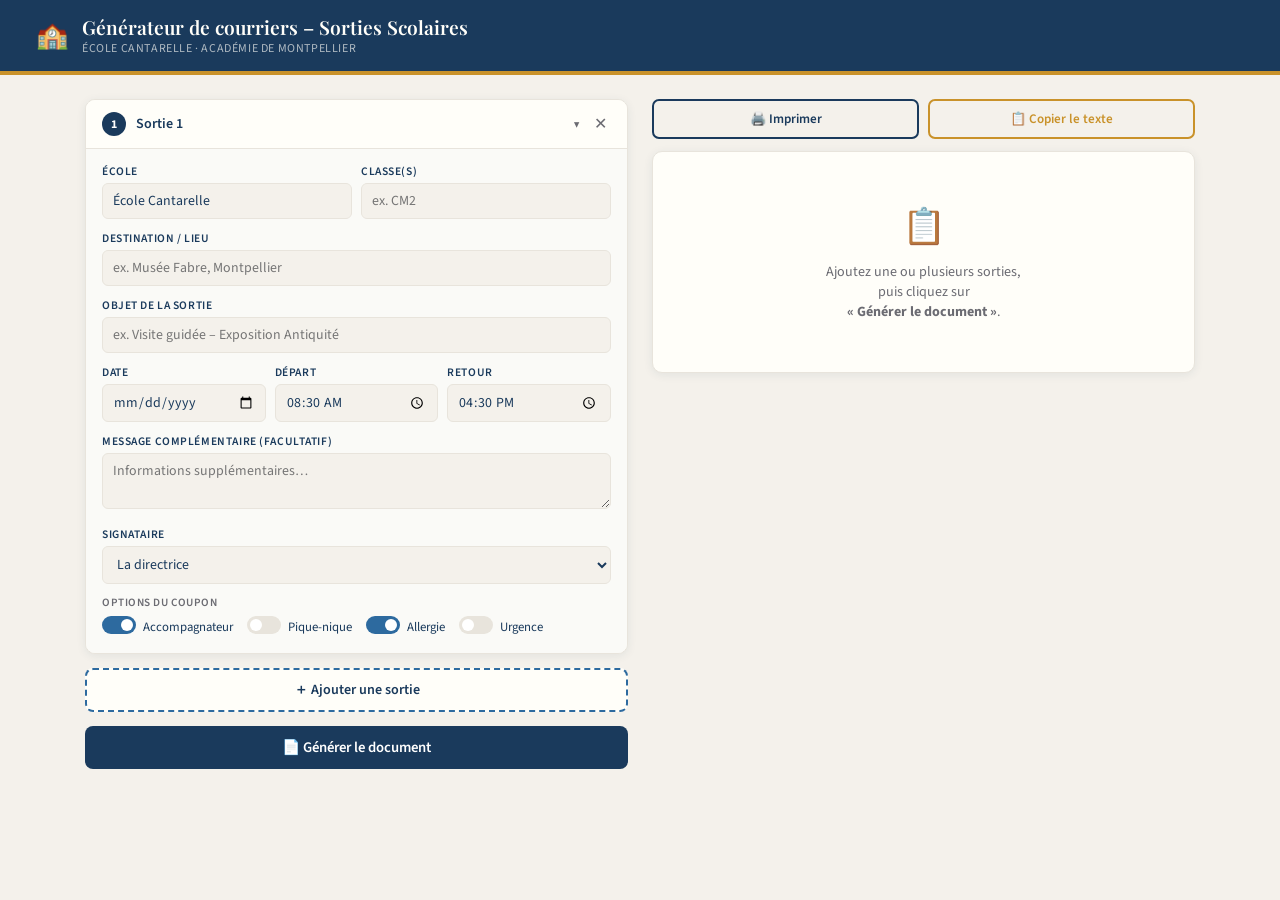
==== sortie_scolaire_generateur.html @ 3f449b87 "Add files via upload" ====
<!DOCTYPE html>
<html lang="fr">
<head>
<meta charset="UTF-8">
<meta name="viewport" content="width=device-width, initial-scale=1.0">
<title>Générateur – Sorties Scolaires</title>
<link href="https://fonts.googleapis.com/css2?family=Playfair+Display:wght@600;700&family=Source+Sans+3:wght@300;400;500;600&display=swap" rel="stylesheet">
<style>
  :root {
    --bleu: #1a3a5c; --bleu-clair: #2d6a9f;
    --or: #c9922a; --or-clair: #f5d98f;
    --fond: #f4f1eb; --blanc: #fffef9;
    --gris: #6b6b72; --gris-clair: #e8e4dc;
    --rouge: #b03030;
  }
  * { box-sizing: border-box; margin: 0; padding: 0; }
  body { font-family: 'Source Sans 3', sans-serif; background: var(--fond); color: var(--bleu); min-height: 100vh; }

  header {
    background: var(--bleu); color: var(--blanc);
    padding: 14px 36px; display: flex; align-items: center; gap: 14px;
    border-bottom: 4px solid var(--or);
  }
  header h1 { font-family: 'Playfair Display', serif; font-size: 1.2rem; font-weight: 600; }
  header p { font-size: 0.75rem; opacity: 0.65; text-transform: uppercase; letter-spacing: 0.05em; }

  .container {
    max-width: 1150px; margin: 0 auto; padding: 24px 20px;
    display: grid; grid-template-columns: 1fr 1fr; gap: 24px; align-items: start;
  }
  @media (max-width: 780px) { .container { grid-template-columns: 1fr; } }

  .left-col { display: flex; flex-direction: column; gap: 14px; }

  .panel {
    background: var(--blanc); border-radius: 10px;
    box-shadow: 0 2px 10px rgba(26,58,92,0.08); border: 1px solid var(--gris-clair);
    overflow: hidden;
  }

  /* ── SORTIE CARD ── */
  .sortie-card { border-bottom: 1px solid var(--gris-clair); }
  .sortie-card:last-child { border-bottom: none; }

  .sortie-header {
    display: flex; align-items: center; gap: 10px;
    padding: 12px 16px; cursor: pointer;
    background: var(--blanc); user-select: none; transition: background 0.15s;
  }
  .sortie-header:hover { background: #f0ece4; }

  .sortie-num {
    width: 24px; height: 24px; border-radius: 50%;
    background: var(--bleu); color: white;
    font-size: 0.75rem; font-weight: 700;
    display: flex; align-items: center; justify-content: center; flex-shrink: 0;
  }
  .sortie-label { flex: 1; font-size: 0.88rem; font-weight: 600; color: var(--bleu); }
  .sortie-label span { font-weight: 400; color: var(--gris); font-size: 0.8rem; }
  .sortie-chevron { font-size: 0.7rem; color: var(--gris); transition: transform 0.2s; }
  .sortie-card.open .sortie-chevron { transform: rotate(180deg); }

  .btn-del-sortie {
    background: none; border: none; cursor: pointer;
    color: var(--gris); font-size: 1rem; padding: 2px 4px;
    border-radius: 4px; transition: color 0.15s, background 0.15s; line-height: 1;
  }
  .btn-del-sortie:hover { color: var(--rouge); background: #fde8e8; }

  .sortie-body { display: none; padding: 14px 16px 16px; border-top: 1px solid var(--gris-clair); background: #fafaf7; }
  .sortie-card.open .sortie-body { display: block; }

  /* champs */
  .field { margin-bottom: 11px; }
  label {
    display: block; font-size: 0.72rem; font-weight: 600; color: var(--bleu);
    margin-bottom: 3px; text-transform: uppercase; letter-spacing: 0.05em;
  }
  input[type="text"], input[type="date"], input[type="time"], textarea, select {
    width: 100%; padding: 7px 10px;
    border: 1.5px solid var(--gris-clair); border-radius: 6px;
    font-family: 'Source Sans 3', sans-serif; font-size: 0.87rem;
    color: var(--bleu); background: var(--fond);
    transition: border-color 0.2s, box-shadow 0.2s; outline: none;
  }
  input:focus, textarea:focus { border-color: var(--bleu-clair); box-shadow: 0 0 0 3px rgba(45,106,159,0.12); }
  textarea { resize: vertical; min-height: 50px; }
  .row2 { display: grid; grid-template-columns: 1fr 1fr; gap: 9px; }
  .row3 { display: grid; grid-template-columns: 1fr 1fr 1fr; gap: 9px; }

  .opts { display: flex; flex-wrap: wrap; gap: 6px 14px; margin-top: 6px; }
  .opts-label { font-size: 0.7rem; font-weight: 600; color: var(--gris); text-transform: uppercase; letter-spacing: 0.05em; margin-bottom: 4px; }
  .toggle-row { display: flex; align-items: center; gap: 7px; font-size: 0.8rem; }
  .toggle { position: relative; width: 34px; height: 18px; flex-shrink: 0; }
  .toggle input { opacity: 0; width: 0; height: 0; }
  .slider { position: absolute; inset: 0; background: var(--gris-clair); border-radius: 18px; cursor: pointer; transition: background 0.2s; }
  .slider::before { content: ''; position: absolute; height: 12px; width: 12px; left: 3px; top: 3px; background: white; border-radius: 50%; transition: transform 0.2s; }
  .toggle input:checked + .slider { background: var(--bleu-clair); }
  .toggle input:checked + .slider::before { transform: translateX(16px); }

  .btn-add {
    padding: 10px 16px; background: var(--blanc); color: var(--bleu);
    border: 2px dashed var(--bleu-clair); border-radius: 8px;
    font-family: 'Source Sans 3', sans-serif; font-size: 0.88rem; font-weight: 600;
    cursor: pointer; transition: all 0.2s; width: 100%;
    display: flex; align-items: center; justify-content: center; gap: 7px;
  }
  .btn-add:hover { background: var(--bleu); color: white; border-style: solid; }

  .btn-generate {
    padding: 11px; background: var(--bleu); color: white; border: none;
    border-radius: 8px; font-family: 'Source Sans 3', sans-serif; font-size: 0.92rem;
    font-weight: 600; cursor: pointer; transition: background 0.2s; width: 100%;
    display: flex; align-items: center; justify-content: center; gap: 7px;
  }
  .btn-generate:hover { background: var(--bleu-clair); }

  /* ── APERÇU ── */
  .preview-panel { display: flex; flex-direction: column; gap: 12px; position: sticky; top: 20px; }
  .preview-actions { display: flex; gap: 9px; }
  .btn-action {
    flex: 1; padding: 9px; border: 2px solid var(--bleu); border-radius: 7px;
    background: transparent; color: var(--bleu); font-family: 'Source Sans 3', sans-serif;
    font-size: 0.82rem; font-weight: 600; cursor: pointer; transition: all 0.2s;
    display: flex; align-items: center; justify-content: center; gap: 5px;
  }
  .btn-action:hover { background: var(--bleu); color: white; }
  .btn-action.or { border-color: var(--or); color: var(--or); }
  .btn-action.or:hover { background: var(--or); color: white; }

  #preview-zone {
    background: var(--blanc); border-radius: 10px;
    box-shadow: 0 2px 10px rgba(26,58,92,0.08); border: 1px solid var(--gris-clair);
    overflow: hidden;
  }
  #preview-placeholder { padding: 50px 24px; text-align: center; color: var(--gris); font-size: 0.88rem; }
  #preview-placeholder .big { font-size: 2.2rem; margin-bottom: 10px; }
  #doc-output { display: none; }
  #doc-output.visible { display: block; }

  /* ══ APERÇU ÉCRAN : grille 2 colonnes ══ */
  .doc-grid {
    display: grid;
    grid-template-columns: 1fr 1fr;
    gap: 0;
  }
  /* séparateur vertical entre les 2 colonnes */
  .doc-grid .doc-wrap:nth-child(odd) {
    border-right: 1.5px dashed #ccc;
  }
  /* séparateur horizontal entre les lignes */
  .doc-grid .doc-wrap:nth-child(n+3) {
    border-top: 1.5px dashed #ccc;
  }

  /* ══ DOCUMENT ══ */
  .doc-wrap {
    padding: 14px 16px 10px;
    font-family: Georgia, 'Times New Roman', serif;
    font-size: 0.76rem; line-height: 1.42; color: #111;
  }
  .doc-top {
    display: flex; justify-content: space-between; align-items: flex-start;
    border-bottom: 2px solid #1a3a5c; padding-bottom: 5px; margin-bottom: 7px;
  }
  .doc-school { font-size: 0.82rem; font-weight: 700; color: #1a3a5c; }
  .doc-date-meta { font-size: 0.68rem; color: #555; text-align: right; }
  .doc-titre { text-align: center; font-weight: 700; font-size: 0.82rem; text-decoration: underline; margin-bottom: 6px; color: #1a3a5c; }
  .doc-corps p { margin-bottom: 3px; }
  .doc-infos {
    margin: 5px 0; background: #eef2f7; border-left: 3px solid #2d6a9f;
    padding: 4px 8px; font-size: 0.73rem; display: flex; flex-wrap: wrap; gap: 1px 14px;
  }
  .doc-infos strong { color: #1a3a5c; }
  .doc-sign { margin-top: 5px; font-size: 0.74rem; }

  .coupon {
    margin-top: 7px; border: 1.2px dashed #888; border-radius: 4px;
    padding: 6px 10px; background: #fafafa; font-size: 0.72rem;
  }
  .coupon-titre { font-weight: 700; font-size: 0.69rem; text-transform: uppercase; letter-spacing: 0.05em; color: #1a3a5c; margin-bottom: 5px; }
  .coupon-fields { display: grid; grid-template-columns: 1fr 1fr; gap: 3px 10px; margin-bottom: 4px; }
  .cf-label { font-size: 0.62rem; color: #666; text-transform: uppercase; letter-spacing: 0.04em; }
  .cf-line { border-bottom: 1px solid #999; min-height: 14px; }
  .coupon-sep { border-top: 1px dashed #ccc; margin: 3px 0; }
  .checks { display: flex; flex-direction: column; gap: 2px; margin: 2px 0; }
  .check-item { display: flex; align-items: center; gap: 5px; }
  .cb { width: 9px; height: 9px; border: 1.5px solid #444; border-radius: 2px; flex-shrink: 0; display: inline-block; }
  .coupon-sign { display: flex; gap: 10px; margin-top: 5px; }
  .cs-field { flex: 1; border-bottom: 1px solid #999; font-size: 0.66rem; color: #666; min-height: 16px; }

  /* ══ PRINT ══ */
  @media print {
    body { background: white; }
    header, .left-col, .preview-actions, #preview-placeholder { display: none !important; }
    .container { display: block; padding: 0; max-width: 100%; }
    .preview-panel { display: block; position: static; }
    #preview-zone { box-shadow: none; border: none; border-radius: 0; }
    #doc-output { display: block !important; }

    /* grille 2 col sur la page A4 */
    .doc-grid {
      display: grid;
      grid-template-columns: 1fr 1fr;
      gap: 0;
      width: 100%;
    }

    .doc-wrap {
      /* chaque cellule ne se coupe jamais */
      break-inside: avoid;
      page-break-inside: avoid;
      padding: 6mm 7mm 5mm;
    }

    /* séparateur vertical */
    .doc-grid .doc-wrap:nth-child(odd) {
      border-right: 1px dashed #aaa;
    }
    /* séparateur horizontal entre rangées */
    .doc-grid .doc-wrap:nth-child(n+3) {
      border-top: 1px dashed #aaa;
    }

    @page { size: A4 landscape; margin: 8mm 12mm; }
  }
</style>
</head>
<body>

<header>
  <div style="font-size:26px">🏫</div>
  <div>
    <h1>Générateur de courriers – Sorties Scolaires</h1>
    <p>École Cantarelle · Académie de Montpellier</p>
  </div>
</header>

<div class="container">

  <div class="left-col">
    <div class="panel" id="sorties-list"></div>
    <button class="btn-add" onclick="ajouterSortie()">＋ Ajouter une sortie</button>
    <button class="btn-generate" onclick="generer()">📄 Générer le document</button>
  </div>

  <div class="preview-panel">
    <div class="preview-actions">
      <button class="btn-action" onclick="window.print()">🖨️ Imprimer</button>
      <button class="btn-action or" onclick="copierTexte()">📋 Copier le texte</button>
    </div>
    <div id="preview-zone">
      <div id="preview-placeholder">
        <div class="big">📋</div>
        Ajoutez une ou plusieurs sorties,<br>puis cliquez sur<br><strong>« Générer le document »</strong>.
      </div>
      <div id="doc-output"></div>
    </div>
  </div>

</div>

<script>
let compteur = 0;

function ajouterSortie() {
  compteur++;
  const id = compteur;
  const list = document.getElementById('sorties-list');

  const card = document.createElement('div');
  card.className = 'sortie-card open';
  card.id = 'card-' + id;
  card.innerHTML = `
    <div class="sortie-header" onclick="toggleCard(${id})">
      <div class="sortie-num">${id}</div>
      <div class="sortie-label">Sortie ${id} <span id="label-${id}"></span></div>
      <span class="sortie-chevron">▲</span>
      <button class="btn-del-sortie" title="Supprimer" onclick="supprimerSortie(event,${id})">✕</button>
    </div>
    <div class="sortie-body">
      <div class="row2">
        <div class="field">
          <label>École</label>
          <input type="text" id="school-${id}" value="École Cantarelle" oninput="updateLabel(${id})"/>
        </div>
        <div class="field">
          <label>Classe(s)</label>
          <input type="text" id="classe-${id}" placeholder="ex. CM2" oninput="updateLabel(${id})"/>
        </div>
      </div>
      <div class="field">
        <label>Destination / Lieu</label>
        <input type="text" id="lieu-${id}" placeholder="ex. Musée Fabre, Montpellier" oninput="updateLabel(${id})"/>
      </div>
      <div class="field">
        <label>Objet de la sortie</label>
        <input type="text" id="objet-${id}" placeholder="ex. Visite guidée – Exposition Antiquité" oninput="updateLabel(${id})"/>
      </div>
      <div class="row3">
        <div class="field">
          <label>Date</label>
          <input type="date" id="date-${id}" oninput="updateLabel(${id})"/>
        </div>
        <div class="field">
          <label>Départ</label>
          <input type="time" id="dep-${id}" value="08:30"/>
        </div>
        <div class="field">
          <label>Retour</label>
          <input type="time" id="ret-${id}" value="16:30"/>
        </div>
      </div>
      <div class="field">
        <label>Message complémentaire (facultatif)</label>
        <textarea id="extra-${id}" placeholder="Informations supplémentaires…"></textarea>
      </div>
      <div class="field" style="margin-bottom:11px">
        <label>Signataire</label>
        <select id="signataire-${id}">
          <option value="La directrice">La directrice</option>
          <option value="Le directeur">Le directeur</option>
          <option value="L'enseignante">L'enseignante</option>
          <option value="L'enseignant">L'enseignant</option>
        </select>
      </div>
      <div class="opts-label">Options du coupon</div>
      <div class="opts">
        <div class="toggle-row">
          <label class="toggle"><input type="checkbox" id="accomp-${id}" checked><span class="slider"></span></label>
          <span>Accompagnateur</span>
        </div>
        <div class="toggle-row">
          <label class="toggle"><input type="checkbox" id="pique-nique-${id}"><span class="slider"></span></label>
          <span>Pique-nique</span>
        </div>
        <div class="toggle-row">
          <label class="toggle"><input type="checkbox" id="allergie-${id}" checked><span class="slider"></span></label>
          <span>Allergie</span>
        </div>
        <div class="toggle-row">
          <label class="toggle"><input type="checkbox" id="urgence-${id}"><span class="slider"></span></label>
          <span>Urgence</span>
        </div>
      </div>
    </div>
  `;
  list.appendChild(card);
}

function toggleCard(id) {
  document.getElementById('card-' + id).classList.toggle('open');
}

function supprimerSortie(e, id) {
  e.stopPropagation();
  document.getElementById('card-' + id).remove();
  renumeroter();
}

function renumeroter() {
  document.querySelectorAll('.sortie-card').forEach((card, i) => {
    const n = i + 1;
    card.querySelector('.sortie-num').textContent = n;
    const lbl = card.querySelector('.sortie-label');
    const span = lbl.querySelector('span');
    lbl.innerHTML = `Sortie ${n} <span>${span ? span.textContent : ''}</span>`;
  });
}

function updateLabel(id) {
  const lieu = document.getElementById('lieu-' + id)?.value || '';
  const date = document.getElementById('date-' + id)?.value || '';
  const span = document.getElementById('label-' + id);
  if (!span) return;
  let txt = lieu;
  if (date) {
    const d = new Date(date + 'T12:00:00').toLocaleDateString('fr-FR', { day:'numeric', month:'short' });
    txt += (txt ? ' · ' : '') + d;
  }
  span.textContent = txt ? '— ' + txt : '';
}

function fmt(d) {
  if (!d) return '___________';
  return new Date(d + 'T12:00:00').toLocaleDateString('fr-FR', { weekday:'long', day:'numeric', month:'long', year:'numeric' });
}

function genererBloc(id) {
  const ecole      = document.getElementById('school-' + id)?.value || 'Notre école';
  const classe     = document.getElementById('classe-' + id)?.value || '___';
  const lieu       = document.getElementById('lieu-' + id)?.value || '___';
  const objet      = document.getElementById('objet-' + id)?.value || '___';
  const dateSortie = fmt(document.getElementById('date-' + id)?.value);
  const hDep       = document.getElementById('dep-' + id)?.value || '__h__';
  const hRet       = document.getElementById('ret-' + id)?.value || '__h__';
  const msgExtra   = document.getElementById('extra-' + id)?.value || '';

  const optAccomp   = document.getElementById('accomp-' + id)?.checked;
  const signataire    = document.getElementById('signataire-' + id)?.value || 'La directrice';
  const optPiqueNique = document.getElementById('pique-nique-' + id)?.checked;
  const optAllergie = document.getElementById('allergie-' + id)?.checked;
  const optUrgence  = document.getElementById('urgence-' + id)?.checked;

  const today = new Date().toLocaleDateString('fr-FR', { day:'numeric', month:'long', year:'numeric' });

  const txtPiqueNique = optPiqueNique
    ? `<p>🧺 <strong>Pique-nique à prévoir</strong> pour cette sortie.</p>`
    : '';
  const txtAccomp = optAccomp
    ? `<p>Si vous êtes disponible pour accompagner cette sortie, merci de l'indiquer dans le coupon ci-dessous.</p>`
    : '';
  const txtExtra = msgExtra ? `<p>${msgExtra.replace(/\n/g,'<br>')}</p>` : '';

  const coupAccomp = optAccomp ? `
    <div class="coupon-sep"></div>
    <div style="font-weight:600;margin-bottom:2px">Accompagnement</div>
    <div class="checks">
      <div class="check-item"><span class="cb"></span> Je souhaite accompagner la sortie.</div>
      <div class="check-item"><span class="cb"></span> Je ne suis pas disponible ce jour.</div>

    </div>` : '';

  const coupAllergie = optAllergie ? `
    <div class="coupon-sep"></div>
    <div class="cf-label">Allergie / régime alimentaire</div>
    <div class="cf-line">&nbsp;</div>` : '';

  const coupUrgence = optUrgence ? `
    <div class="coupon-sep"></div>
    <div class="cf-label">Téléphone d'urgence le jour J</div>
    <div class="cf-line">&nbsp;</div>` : '';

  return `<div class="doc-wrap">
  <div class="doc-top">
    <div class="doc-school">${ecole}<br><span style="font-weight:400;font-size:0.68rem;color:#555">Académie de Montpellier</span></div>
    <div class="doc-date-meta">Le ${today}<br>Classe : ${classe}</div>
  </div>
  <div class="doc-titre">Sortie scolaire – ${objet}</div>
  <div class="doc-corps">
    <p>Chers parents,</p>
    <p>Nous avons le plaisir de vous informer qu'une <strong>sortie scolaire</strong> est organisée pour la classe de <strong>${classe}</strong>.</p>
  </div>
  <div class="doc-infos">
    <span><strong>Date :</strong> ${dateSortie}</span>
    <span><strong>Lieu :</strong> ${lieu}</span>
    <span><strong>Départ :</strong> ${hDep} · <strong>Retour :</strong> ${hRet}</span>
  </div>
  <div class="doc-corps">
    ${txtPiqueNique}${txtAccomp}${txtExtra}
    <p>Merci de retourner <strong>cette feuille</strong> signée dès que possible.</p>
  </div>
  <div class="doc-sign">
    <p>Cordialement,</p>
    <p style="font-weight:600">${signataire} – ${ecole}</p>
  </div>
  <div class="coupon">
    <div class="coupon-titre">Coupon-réponse à retourner à l'école</div>
    <div class="coupon-fields">
      <div><div class="cf-label">Nom de l'élève</div><div class="cf-line">&nbsp;</div></div>
      <div><div class="cf-label">Prénom de l'élève</div><div class="cf-line">&nbsp;</div></div>
      <div><div class="cf-label">Classe</div><div class="cf-line">&nbsp;</div></div>
      <div><div class="cf-label">Nom du parent / tuteur</div><div class="cf-line">&nbsp;</div></div>
    </div>
    ${coupAccomp}${coupAllergie}${coupUrgence}
    <div class="coupon-sign">
      <div class="cs-field">Date : ___________________</div>
      <div class="cs-field" style="flex:2">Signature du responsable légal :</div>
    </div>
  </div>
</div>`;
}

function generer() {
  const cards = document.querySelectorAll('.sortie-card');
  if (cards.length === 0) { alert('Ajoutez au moins une sortie !'); return; }

  let blocs = '';
  cards.forEach(card => {
    blocs += genererBloc(card.id.replace('card-', ''));
  });

  document.getElementById('preview-placeholder').style.display = 'none';
  const out = document.getElementById('doc-output');
  out.classList.add('visible');
  out.innerHTML = `<div class="doc-grid">${blocs}</div>`;
}

function copierTexte() {
  const out = document.getElementById('doc-output');
  if (!out.textContent.trim()) { alert("Générez d'abord le document !"); return; }
  navigator.clipboard.writeText(out.innerText).then(() => {
    const btn = event.target;
    const orig = btn.innerHTML;
    btn.innerHTML = '✅ Copié !';
    setTimeout(() => btn.innerHTML = orig, 2000);
  });
}

ajouterSortie();
</script>
</body>
</html>
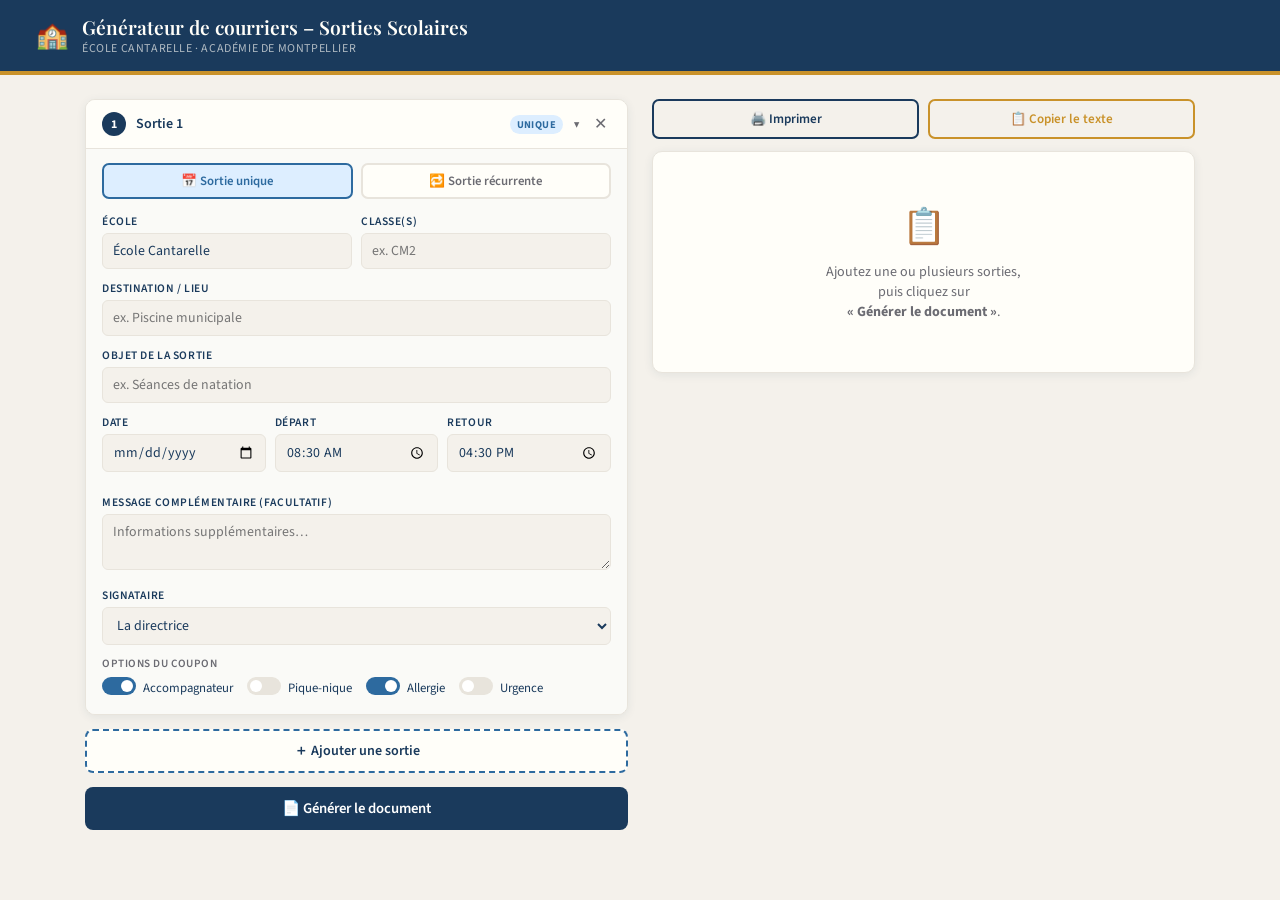
==== commit 95771cc7: "Add files via upload" ====
--- a/sortie_scolaire_generateur.html
+++ b/sortie_scolaire_generateur.html
@@ -11,7 +11,7 @@
     --or: #c9922a; --or-clair: #f5d98f;
     --fond: #f4f1eb; --blanc: #fffef9;
     --gris: #6b6b72; --gris-clair: #e8e4dc;
-    --rouge: #b03030;
+    --rouge: #b03030; --vert: #2e7d52;
   }
   * { box-sizing: border-box; margin: 0; padding: 0; }
   body { font-family: 'Source Sans 3', sans-serif; background: var(--fond); color: var(--bleu); min-height: 100vh; }
@@ -48,7 +48,6 @@
     background: var(--blanc); user-select: none; transition: background 0.15s;
   }
   .sortie-header:hover { background: #f0ece4; }
-
   .sortie-num {
     width: 24px; height: 24px; border-radius: 50%;
     background: var(--bleu); color: white;
@@ -57,9 +56,14 @@
   }
   .sortie-label { flex: 1; font-size: 0.88rem; font-weight: 600; color: var(--bleu); }
   .sortie-label span { font-weight: 400; color: var(--gris); font-size: 0.8rem; }
+  .sortie-badge {
+    font-size: 0.65rem; font-weight: 700; padding: 2px 7px; border-radius: 10px;
+    text-transform: uppercase; letter-spacing: 0.04em;
+  }
+  .badge-simple { background: #ddeeff; color: var(--bleu-clair); }
+  .badge-recurrent { background: #e0f5ea; color: var(--vert); }
   .sortie-chevron { font-size: 0.7rem; color: var(--gris); transition: transform 0.2s; }
   .sortie-card.open .sortie-chevron { transform: rotate(180deg); }
-
   .btn-del-sortie {
     background: none; border: none; cursor: pointer;
     color: var(--gris); font-size: 1rem; padding: 2px 4px;
@@ -69,6 +73,19 @@
 
   .sortie-body { display: none; padding: 14px 16px 16px; border-top: 1px solid var(--gris-clair); background: #fafaf7; }
   .sortie-card.open .sortie-body { display: block; }
+
+  /* TYPE SELECTOR */
+  .type-selector {
+    display: flex; gap: 8px; margin-bottom: 14px;
+  }
+  .type-btn {
+    flex: 1; padding: 7px 10px; border-radius: 7px; border: 2px solid var(--gris-clair);
+    background: var(--blanc); font-family: 'Source Sans 3', sans-serif;
+    font-size: 0.8rem; font-weight: 600; cursor: pointer; transition: all 0.15s;
+    color: var(--gris); text-align: center;
+  }
+  .type-btn.active-simple { border-color: var(--bleu-clair); background: #ddeeff; color: var(--bleu-clair); }
+  .type-btn.active-recurrent { border-color: var(--vert); background: #e0f5ea; color: var(--vert); }
 
   /* champs */
   .field { margin-bottom: 11px; }
@@ -83,11 +100,35 @@
     color: var(--bleu); background: var(--fond);
     transition: border-color 0.2s, box-shadow 0.2s; outline: none;
   }
-  input:focus, textarea:focus { border-color: var(--bleu-clair); box-shadow: 0 0 0 3px rgba(45,106,159,0.12); }
+  input:focus, textarea:focus, select:focus { border-color: var(--bleu-clair); box-shadow: 0 0 0 3px rgba(45,106,159,0.12); }
   textarea { resize: vertical; min-height: 50px; }
   .row2 { display: grid; grid-template-columns: 1fr 1fr; gap: 9px; }
   .row3 { display: grid; grid-template-columns: 1fr 1fr 1fr; gap: 9px; }
 
+  /* DATES RECURRENTES */
+  .dates-list { display: flex; flex-direction: column; gap: 6px; margin-bottom: 8px; }
+  .date-row {
+    display: grid; grid-template-columns: 1fr 80px 80px 28px; gap: 6px; align-items: center;
+    background: var(--fond); border-radius: 6px; padding: 6px 8px;
+    border: 1px solid var(--gris-clair);
+  }
+  .date-row label { font-size: 0.67rem; color: var(--gris); margin-bottom: 2px; }
+  .btn-del-date {
+    background: none; border: none; cursor: pointer; color: var(--gris);
+    font-size: 0.85rem; border-radius: 4px; padding: 3px;
+    transition: color 0.15s, background 0.15s; line-height: 1; width: 100%; text-align: center;
+  }
+  .btn-del-date:hover { color: var(--rouge); background: #fde8e8; }
+  .btn-add-date {
+    padding: 6px 10px; background: var(--blanc); color: var(--vert);
+    border: 1.5px dashed var(--vert); border-radius: 6px;
+    font-family: 'Source Sans 3', sans-serif; font-size: 0.8rem; font-weight: 600;
+    cursor: pointer; transition: all 0.2s; width: 100%;
+    display: flex; align-items: center; justify-content: center; gap: 6px;
+  }
+  .btn-add-date:hover { background: var(--vert); color: white; border-style: solid; }
+
+  /* opts */
   .opts { display: flex; flex-wrap: wrap; gap: 6px 14px; margin-top: 6px; }
   .opts-label { font-size: 0.7rem; font-weight: 600; color: var(--gris); text-transform: uppercase; letter-spacing: 0.05em; margin-bottom: 4px; }
   .toggle-row { display: flex; align-items: center; gap: 7px; font-size: 0.8rem; }
@@ -138,20 +179,9 @@
   #doc-output { display: none; }
   #doc-output.visible { display: block; }
 
-  /* ══ APERÇU ÉCRAN : grille 2 colonnes ══ */
-  .doc-grid {
-    display: grid;
-    grid-template-columns: 1fr 1fr;
-    gap: 0;
-  }
-  /* séparateur vertical entre les 2 colonnes */
-  .doc-grid .doc-wrap:nth-child(odd) {
-    border-right: 1.5px dashed #ccc;
-  }
-  /* séparateur horizontal entre les lignes */
-  .doc-grid .doc-wrap:nth-child(n+3) {
-    border-top: 1.5px dashed #ccc;
-  }
+  .doc-grid { display: grid; grid-template-columns: 1fr 1fr; gap: 0; }
+  .doc-grid .doc-wrap:nth-child(odd) { border-right: 1.5px dashed #ccc; }
+  .doc-grid .doc-wrap:nth-child(n+3) { border-top: 1.5px dashed #ccc; }
 
   /* ══ DOCUMENT ══ */
   .doc-wrap {
@@ -159,25 +189,16 @@
     font-family: Georgia, 'Times New Roman', serif;
     font-size: 0.76rem; line-height: 1.42; color: #111;
   }
-  .doc-top {
-    display: flex; justify-content: space-between; align-items: flex-start;
-    border-bottom: 2px solid #1a3a5c; padding-bottom: 5px; margin-bottom: 7px;
-  }
+  .doc-top { display: flex; justify-content: space-between; align-items: flex-start; border-bottom: 2px solid #1a3a5c; padding-bottom: 5px; margin-bottom: 7px; }
   .doc-school { font-size: 0.82rem; font-weight: 700; color: #1a3a5c; }
   .doc-date-meta { font-size: 0.68rem; color: #555; text-align: right; }
   .doc-titre { text-align: center; font-weight: 700; font-size: 0.82rem; text-decoration: underline; margin-bottom: 6px; color: #1a3a5c; }
   .doc-corps p { margin-bottom: 3px; }
-  .doc-infos {
-    margin: 5px 0; background: #eef2f7; border-left: 3px solid #2d6a9f;
-    padding: 4px 8px; font-size: 0.73rem; display: flex; flex-wrap: wrap; gap: 1px 14px;
-  }
+  .doc-infos { margin: 5px 0; background: #eef2f7; border-left: 3px solid #2d6a9f; padding: 4px 8px; font-size: 0.73rem; display: flex; flex-wrap: wrap; gap: 1px 14px; }
   .doc-infos strong { color: #1a3a5c; }
   .doc-sign { margin-top: 5px; font-size: 0.74rem; }
 
-  .coupon {
-    margin-top: 7px; border: 1.2px dashed #888; border-radius: 4px;
-    padding: 6px 10px; background: #fafafa; font-size: 0.72rem;
-  }
+  .coupon { margin-top: 7px; border: 1.2px dashed #888; border-radius: 4px; padding: 6px 10px; background: #fafafa; font-size: 0.72rem; }
   .coupon-titre { font-weight: 700; font-size: 0.69rem; text-transform: uppercase; letter-spacing: 0.05em; color: #1a3a5c; margin-bottom: 5px; }
   .coupon-fields { display: grid; grid-template-columns: 1fr 1fr; gap: 3px 10px; margin-bottom: 4px; }
   .cf-label { font-size: 0.62rem; color: #666; text-transform: uppercase; letter-spacing: 0.04em; }
@@ -189,7 +210,6 @@
   .coupon-sign { display: flex; gap: 10px; margin-top: 5px; }
   .cs-field { flex: 1; border-bottom: 1px solid #999; font-size: 0.66rem; color: #666; min-height: 16px; }
 
-  /* ══ PRINT ══ */
   @media print {
     body { background: white; }
     header, .left-col, .preview-actions, #preview-placeholder { display: none !important; }
@@ -197,31 +217,10 @@
     .preview-panel { display: block; position: static; }
     #preview-zone { box-shadow: none; border: none; border-radius: 0; }
     #doc-output { display: block !important; }
-
-    /* grille 2 col sur la page A4 */
-    .doc-grid {
-      display: grid;
-      grid-template-columns: 1fr 1fr;
-      gap: 0;
-      width: 100%;
-    }
-
-    .doc-wrap {
-      /* chaque cellule ne se coupe jamais */
-      break-inside: avoid;
-      page-break-inside: avoid;
-      padding: 6mm 7mm 5mm;
-    }
-
-    /* séparateur vertical */
-    .doc-grid .doc-wrap:nth-child(odd) {
-      border-right: 1px dashed #aaa;
-    }
-    /* séparateur horizontal entre rangées */
-    .doc-grid .doc-wrap:nth-child(n+3) {
-      border-top: 1px dashed #aaa;
-    }
-
+    .doc-grid { display: grid; grid-template-columns: 1fr 1fr; gap: 0; width: 100%; }
+    .doc-wrap { break-inside: avoid; page-break-inside: avoid; padding: 6mm 7mm 5mm; }
+    .doc-grid .doc-wrap:nth-child(odd) { border-right: 1px dashed #aaa; }
+    .doc-grid .doc-wrap:nth-child(n+3) { border-top: 1px dashed #aaa; }
     @page { size: A4 landscape; margin: 8mm 12mm; }
   }
 </style>
@@ -237,7 +236,6 @@
 </header>
 
 <div class="container">
-
   <div class="left-col">
     <div class="panel" id="sorties-list"></div>
     <button class="btn-add" onclick="ajouterSortie()">＋ Ajouter une sortie</button>
@@ -257,28 +255,41 @@
       <div id="doc-output"></div>
     </div>
   </div>
-
 </div>
 
 <script>
 let compteur = 0;
+// dateCompteur par sortie : stocké dans un objet
+const dateCompteurs = {};
 
 function ajouterSortie() {
   compteur++;
   const id = compteur;
+  dateCompteurs[id] = 0;
   const list = document.getElementById('sorties-list');
 
   const card = document.createElement('div');
   card.className = 'sortie-card open';
   card.id = 'card-' + id;
+  card.dataset.type = 'simple';
+
   card.innerHTML = `
     <div class="sortie-header" onclick="toggleCard(${id})">
       <div class="sortie-num">${id}</div>
       <div class="sortie-label">Sortie ${id} <span id="label-${id}"></span></div>
+      <span class="sortie-badge badge-simple" id="badge-${id}">Unique</span>
       <span class="sortie-chevron">▲</span>
       <button class="btn-del-sortie" title="Supprimer" onclick="supprimerSortie(event,${id})">✕</button>
     </div>
     <div class="sortie-body">
+
+      <!-- TYPE -->
+      <div class="type-selector">
+        <button class="type-btn active-simple" id="btn-simple-${id}" onclick="setType(${id},'simple')">📅 Sortie unique</button>
+        <button class="type-btn" id="btn-recurrent-${id}" onclick="setType(${id},'recurrent')">🔁 Sortie récurrente</button>
+      </div>
+
+      <!-- CHAMPS COMMUNS -->
       <div class="row2">
         <div class="field">
           <label>École</label>
@@ -291,31 +302,44 @@
       </div>
       <div class="field">
         <label>Destination / Lieu</label>
-        <input type="text" id="lieu-${id}" placeholder="ex. Musée Fabre, Montpellier" oninput="updateLabel(${id})"/>
+        <input type="text" id="lieu-${id}" placeholder="ex. Piscine municipale" oninput="updateLabel(${id})"/>
       </div>
       <div class="field">
         <label>Objet de la sortie</label>
-        <input type="text" id="objet-${id}" placeholder="ex. Visite guidée – Exposition Antiquité" oninput="updateLabel(${id})"/>
-      </div>
-      <div class="row3">
-        <div class="field">
-          <label>Date</label>
-          <input type="date" id="date-${id}" oninput="updateLabel(${id})"/>
+        <input type="text" id="objet-${id}" placeholder="ex. Séances de natation" oninput="updateLabel(${id})"/>
+      </div>
+
+      <!-- ZONE SORTIE SIMPLE -->
+      <div id="zone-simple-${id}">
+        <div class="row3">
+          <div class="field">
+            <label>Date</label>
+            <input type="date" id="date-${id}" oninput="updateLabel(${id})"/>
+          </div>
+          <div class="field">
+            <label>Départ</label>
+            <input type="time" id="dep-${id}" value="08:30"/>
+          </div>
+          <div class="field">
+            <label>Retour</label>
+            <input type="time" id="ret-${id}" value="16:30"/>
+          </div>
         </div>
-        <div class="field">
-          <label>Départ</label>
-          <input type="time" id="dep-${id}" value="08:30"/>
-        </div>
-        <div class="field">
-          <label>Retour</label>
-          <input type="time" id="ret-${id}" value="16:30"/>
-        </div>
-      </div>
-      <div class="field">
+      </div>
+
+      <!-- ZONE SORTIE RÉCURRENTE -->
+      <div id="zone-recurrent-${id}" style="display:none">
+        <div class="opts-label" style="margin-bottom:6px">Dates des séances</div>
+        <div class="dates-list" id="dates-list-${id}"></div>
+        <button class="btn-add-date" onclick="ajouterDate(${id})">＋ Ajouter une date</button>
+      </div>
+
+      <!-- SUITE COMMUNE -->
+      <div class="field" style="margin-top:11px">
         <label>Message complémentaire (facultatif)</label>
         <textarea id="extra-${id}" placeholder="Informations supplémentaires…"></textarea>
       </div>
-      <div class="field" style="margin-bottom:11px">
+      <div class="field">
         <label>Signataire</label>
         <select id="signataire-${id}">
           <option value="La directrice">La directrice</option>
@@ -348,6 +372,58 @@
   list.appendChild(card);
 }
 
+function setType(id, type) {
+  const card = document.getElementById('card-' + id);
+  card.dataset.type = type;
+
+  document.getElementById('zone-simple-' + id).style.display    = type === 'simple'    ? '' : 'none';
+  document.getElementById('zone-recurrent-' + id).style.display = type === 'recurrent' ? '' : 'none';
+
+  const btnS = document.getElementById('btn-simple-' + id);
+  const btnR = document.getElementById('btn-recurrent-' + id);
+  btnS.className = 'type-btn' + (type === 'simple' ? ' active-simple' : '');
+  btnR.className = 'type-btn' + (type === 'recurrent' ? ' active-recurrent' : '');
+
+  const badge = document.getElementById('badge-' + id);
+  badge.textContent = type === 'simple' ? 'Unique' : 'Récurrente';
+  badge.className = 'sortie-badge ' + (type === 'simple' ? 'badge-simple' : 'badge-recurrent');
+
+  // Ajouter une première date si la liste est vide
+  if (type === 'recurrent' && document.getElementById('dates-list-' + id).children.length === 0) {
+    ajouterDate(id);
+  }
+}
+
+function ajouterDate(sortieId) {
+  dateCompteurs[sortieId] = (dateCompteurs[sortieId] || 0) + 1;
+  const did = dateCompteurs[sortieId];
+  const list = document.getElementById('dates-list-' + sortieId);
+
+  const row = document.createElement('div');
+  row.className = 'date-row';
+  row.id = `drow-${sortieId}-${did}`;
+  row.innerHTML = `
+    <div class="field" style="margin:0">
+      <label>Date</label>
+      <input type="date" id="ddate-${sortieId}-${did}" oninput="updateLabel(${sortieId})"/>
+    </div>
+    <div class="field" style="margin:0">
+      <label>Départ</label>
+      <input type="time" id="ddep-${sortieId}-${did}" value="08:30"/>
+    </div>
+    <div class="field" style="margin:0">
+      <label>Retour</label>
+      <input type="time" id="dret-${sortieId}-${did}" value="16:30"/>
+    </div>
+    <button class="btn-del-date" onclick="supprimerDate(${sortieId},${did})" title="Supprimer">✕</button>
+  `;
+  list.appendChild(row);
+}
+
+function supprimerDate(sortieId, did) {
+  document.getElementById(`drow-${sortieId}-${did}`)?.remove();
+}
+
 function toggleCard(id) {
   document.getElementById('card-' + id).classList.toggle('open');
 }
@@ -370,13 +446,24 @@
 
 function updateLabel(id) {
   const lieu = document.getElementById('lieu-' + id)?.value || '';
-  const date = document.getElementById('date-' + id)?.value || '';
   const span = document.getElementById('label-' + id);
   if (!span) return;
+  const card = document.getElementById('card-' + id);
+  const type = card?.dataset.type || 'simple';
   let txt = lieu;
-  if (date) {
-    const d = new Date(date + 'T12:00:00').toLocaleDateString('fr-FR', { day:'numeric', month:'short' });
-    txt += (txt ? ' · ' : '') + d;
+  if (type === 'simple') {
+    const date = document.getElementById('date-' + id)?.value || '';
+    if (date) {
+      const d = new Date(date + 'T12:00:00').toLocaleDateString('fr-FR', { day:'numeric', month:'short' });
+      txt += (txt ? ' · ' : '') + d;
+    }
+  } else {
+    // Première date de la liste
+    const firstDate = document.querySelector(`#dates-list-${id} input[type="date"]`);
+    if (firstDate?.value) {
+      const d = new Date(firstDate.value + 'T12:00:00').toLocaleDateString('fr-FR', { day:'numeric', month:'short' });
+      txt += (txt ? ' · ' : '') + d + '…';
+    }
   }
   span.textContent = txt ? '— ' + txt : '';
 }
@@ -386,40 +473,102 @@
   return new Date(d + 'T12:00:00').toLocaleDateString('fr-FR', { weekday:'long', day:'numeric', month:'long', year:'numeric' });
 }
 
+function fmtCourt(d) {
+  if (!d) return '___';
+  return new Date(d + 'T12:00:00').toLocaleDateString('fr-FR', { weekday:'short', day:'numeric', month:'long' });
+}
+
 function genererBloc(id) {
+  const card = document.getElementById('card-' + id);
+  const type = card?.dataset.type || 'simple';
+
   const ecole      = document.getElementById('school-' + id)?.value || 'Notre école';
   const classe     = document.getElementById('classe-' + id)?.value || '___';
   const lieu       = document.getElementById('lieu-' + id)?.value || '___';
   const objet      = document.getElementById('objet-' + id)?.value || '___';
-  const dateSortie = fmt(document.getElementById('date-' + id)?.value);
-  const hDep       = document.getElementById('dep-' + id)?.value || '__h__';
-  const hRet       = document.getElementById('ret-' + id)?.value || '__h__';
   const msgExtra   = document.getElementById('extra-' + id)?.value || '';
-
-  const optAccomp   = document.getElementById('accomp-' + id)?.checked;
-  const signataire    = document.getElementById('signataire-' + id)?.value || 'La directrice';
+  const signataire = document.getElementById('signataire-' + id)?.value || 'La directrice';
+
+  const optAccomp    = document.getElementById('accomp-' + id)?.checked;
   const optPiqueNique = document.getElementById('pique-nique-' + id)?.checked;
-  const optAllergie = document.getElementById('allergie-' + id)?.checked;
-  const optUrgence  = document.getElementById('urgence-' + id)?.checked;
+  const optAllergie  = document.getElementById('allergie-' + id)?.checked;
+  const optUrgence   = document.getElementById('urgence-' + id)?.checked;
 
   const today = new Date().toLocaleDateString('fr-FR', { day:'numeric', month:'long', year:'numeric' });
 
-  const txtPiqueNique = optPiqueNique
-    ? `<p>🧺 <strong>Pique-nique à prévoir</strong> pour cette sortie.</p>`
-    : '';
-  const txtAccomp = optAccomp
-    ? `<p>Si vous êtes disponible pour accompagner cette sortie, merci de l'indiquer dans le coupon ci-dessous.</p>`
-    : '';
+  // ── Infos date(s)
+  let infosDates = '';
+  let infosHoraires = '';
+  let txtIntro = '';
+
+  if (type === 'simple') {
+    const dateSortie = fmt(document.getElementById('date-' + id)?.value);
+    const hDep = document.getElementById('dep-' + id)?.value || '__h__';
+    const hRet = document.getElementById('ret-' + id)?.value || '__h__';
+    infosDates   = `<span><strong>Date :</strong> ${dateSortie}</span>`;
+    infosHoraires = `<span><strong>Départ :</strong> ${hDep} · <strong>Retour :</strong> ${hRet}</span>`;
+    txtIntro = `<p>Nous avons le plaisir de vous informer qu'une <strong>sortie scolaire</strong> est organisée pour la classe de <strong>${classe}</strong>.</p>`;
+  } else {
+    // Récurrent : collecter toutes les dates
+    const rows = document.querySelectorAll(`#dates-list-${id} .date-row`);
+    const dateItems = [];
+    rows.forEach(row => {
+      const inputs = row.querySelectorAll('input');
+      const d = inputs[0]?.value || '';
+      const dep = inputs[1]?.value || '__h__';
+      const ret = inputs[2]?.value || '__h__';
+      if (d) dateItems.push({ d, dep, ret });
+    });
+
+    if (dateItems.length === 0) {
+      infosDates = `<span><strong>Dates :</strong> à définir</span>`;
+    } else if (dateItems.length === 1) {
+      infosDates = `<span><strong>Date :</strong> ${fmt(dateItems[0].d)}</span>`;
+      infosHoraires = `<span><strong>Départ :</strong> ${dateItems[0].dep} · <strong>Retour :</strong> ${dateItems[0].ret}</span>`;
+    } else {
+      // Vérifier si même horaire pour toutes les dates
+      const memeHoraire = dateItems.every(di => di.dep === dateItems[0].dep && di.ret === dateItems[0].ret);
+      if (memeHoraire) {
+        infosHoraires = `<span><strong>Horaires :</strong> ${dateItems[0].dep} → ${dateItems[0].ret}</span>`;
+      }
+      const listeDates = dateItems.map(di => fmtCourt(di.d) + (memeHoraire ? '' : ` (${di.dep}–${di.ret})`)).join(', ');
+      infosDates = `<span><strong>Dates :</strong> ${listeDates}</span>`;
+    }
+    txtIntro = `<p>Nous avons le plaisir de vous informer qu'une <strong>sortie scolaire récurrente</strong> est organisée pour la classe de <strong>${classe}</strong>.</p>`;
+  }
+
+  const txtPiqueNique = optPiqueNique ? `<p>🧺 <strong>Pique-nique à prévoir</strong> pour cette sortie.</p>` : '';
+  const txtAccomp = optAccomp ? `<p>Si vous êtes disponible pour accompagner l'une de ces séances, merci de l'indiquer dans le coupon ci-dessous.</p>` : '';
   const txtExtra = msgExtra ? `<p>${msgExtra.replace(/\n/g,'<br>')}</p>` : '';
 
-  const coupAccomp = optAccomp ? `
-    <div class="coupon-sep"></div>
-    <div style="font-weight:600;margin-bottom:2px">Accompagnement</div>
-    <div class="checks">
-      <div class="check-item"><span class="cb"></span> Je souhaite accompagner la sortie.</div>
-      <div class="check-item"><span class="cb"></span> Je ne suis pas disponible ce jour.</div>
-
-    </div>` : '';
+  // ── Coupon accompagnement
+  let coupAccomp = '';
+  if (optAccomp) {
+    if (type === 'simple') {
+      coupAccomp = `
+        <div class="coupon-sep"></div>
+        <div style="font-weight:600;margin-bottom:2px">Accompagnement</div>
+        <div class="checks">
+          <div class="check-item"><span class="cb"></span> Je souhaite accompagner la sortie.</div>
+          <div class="check-item"><span class="cb"></span> Je ne suis pas disponible ce jour.</div>
+        </div>`;
+    } else {
+      // Une case par date
+      const rows = document.querySelectorAll(`#dates-list-${id} .date-row`);
+      let casesHTML = '';
+      rows.forEach(row => {
+        const inputs = row.querySelectorAll('input');
+        const d = inputs[0]?.value || '';
+        if (d) casesHTML += `<div class="check-item"><span class="cb"></span> ${fmtCourt(d)}</div>`;
+      });
+      if (casesHTML) {
+        coupAccomp = `
+          <div class="coupon-sep"></div>
+          <div style="font-weight:600;margin-bottom:2px">Je suis disponible pour accompagner le(s) :</div>
+          <div class="checks">${casesHTML}</div>`;
+      }
+    }
+  }
 
   const coupAllergie = optAllergie ? `
     <div class="coupon-sep"></div>
@@ -439,12 +588,12 @@
   <div class="doc-titre">Sortie scolaire – ${objet}</div>
   <div class="doc-corps">
     <p>Chers parents,</p>
-    <p>Nous avons le plaisir de vous informer qu'une <strong>sortie scolaire</strong> est organisée pour la classe de <strong>${classe}</strong>.</p>
+    ${txtIntro}
   </div>
   <div class="doc-infos">
-    <span><strong>Date :</strong> ${dateSortie}</span>
+    ${infosDates}
     <span><strong>Lieu :</strong> ${lieu}</span>
-    <span><strong>Départ :</strong> ${hDep} · <strong>Retour :</strong> ${hRet}</span>
+    ${infosHoraires}
   </div>
   <div class="doc-corps">
     ${txtPiqueNique}${txtAccomp}${txtExtra}
@@ -474,12 +623,8 @@
 function generer() {
   const cards = document.querySelectorAll('.sortie-card');
   if (cards.length === 0) { alert('Ajoutez au moins une sortie !'); return; }
-
   let blocs = '';
-  cards.forEach(card => {
-    blocs += genererBloc(card.id.replace('card-', ''));
-  });
-
+  cards.forEach(card => { blocs += genererBloc(card.id.replace('card-', '')); });
   document.getElementById('preview-placeholder').style.display = 'none';
   const out = document.getElementById('doc-output');
   out.classList.add('visible');
